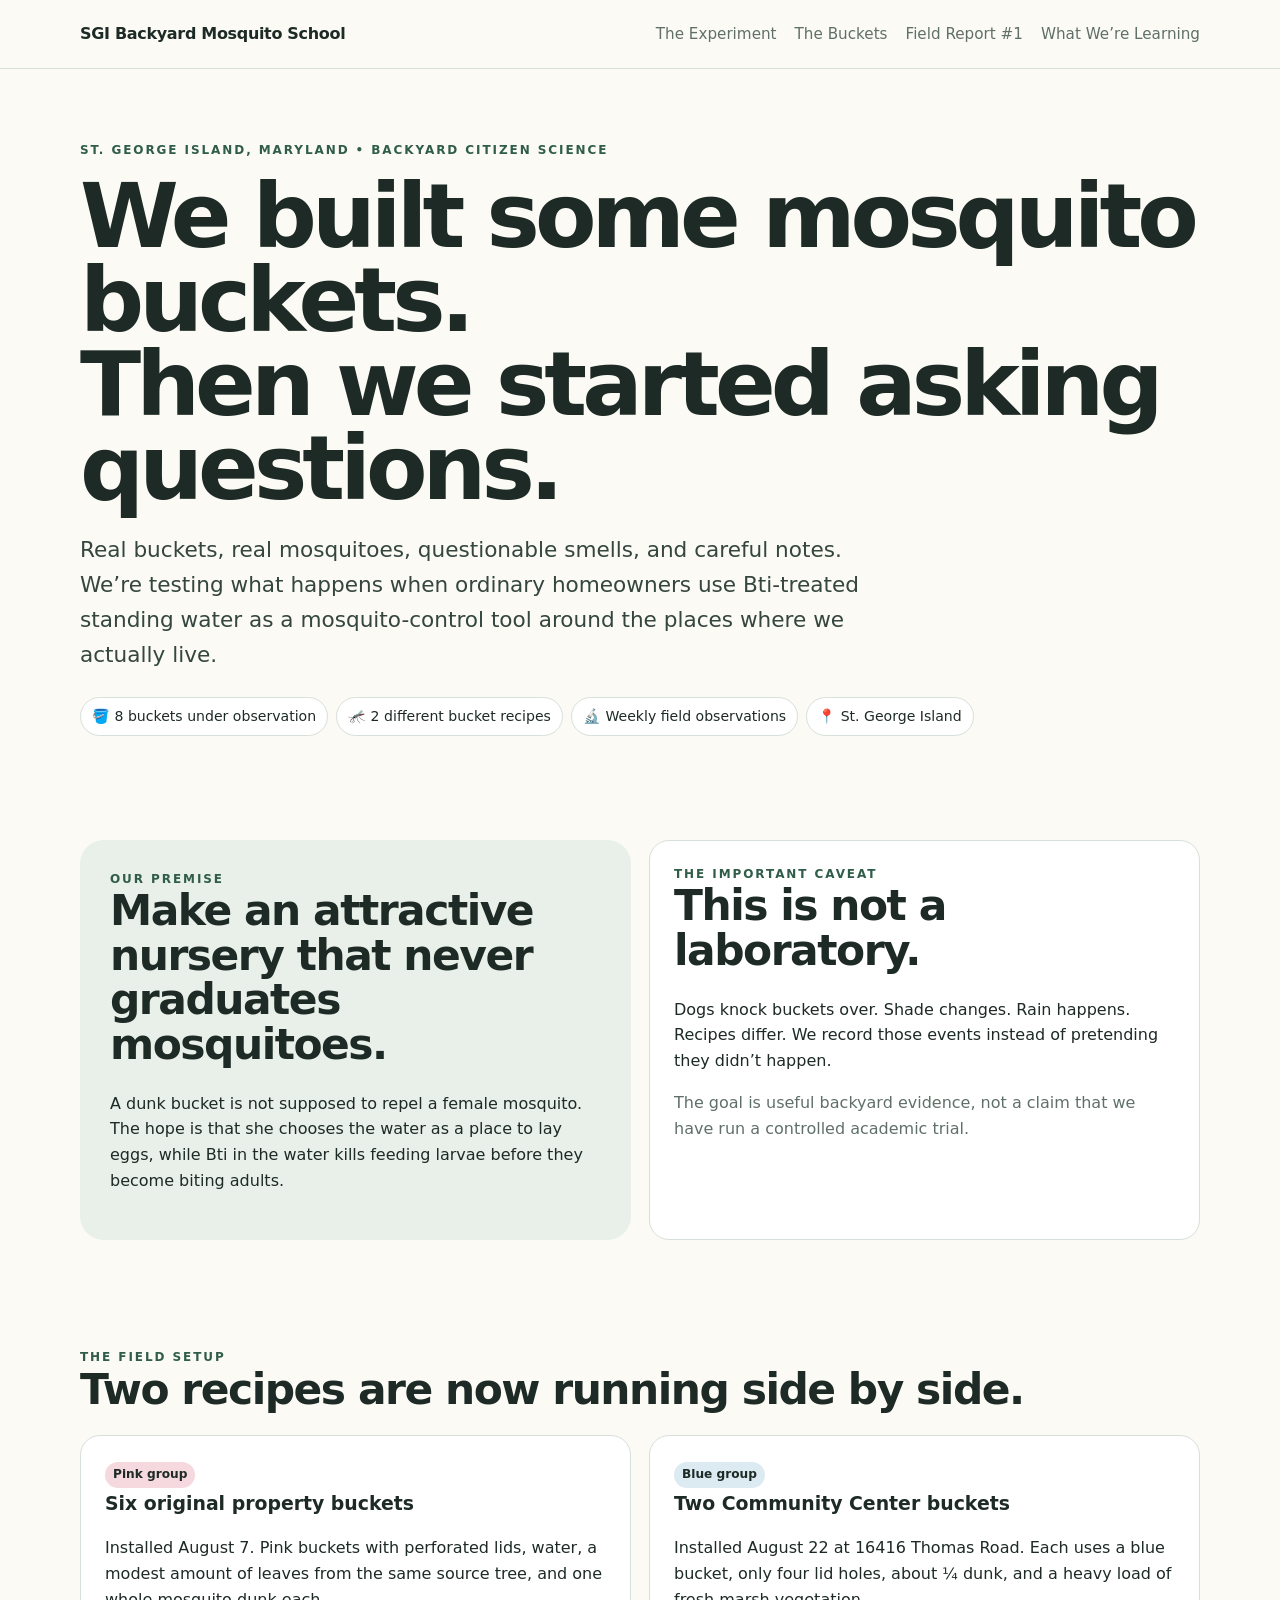
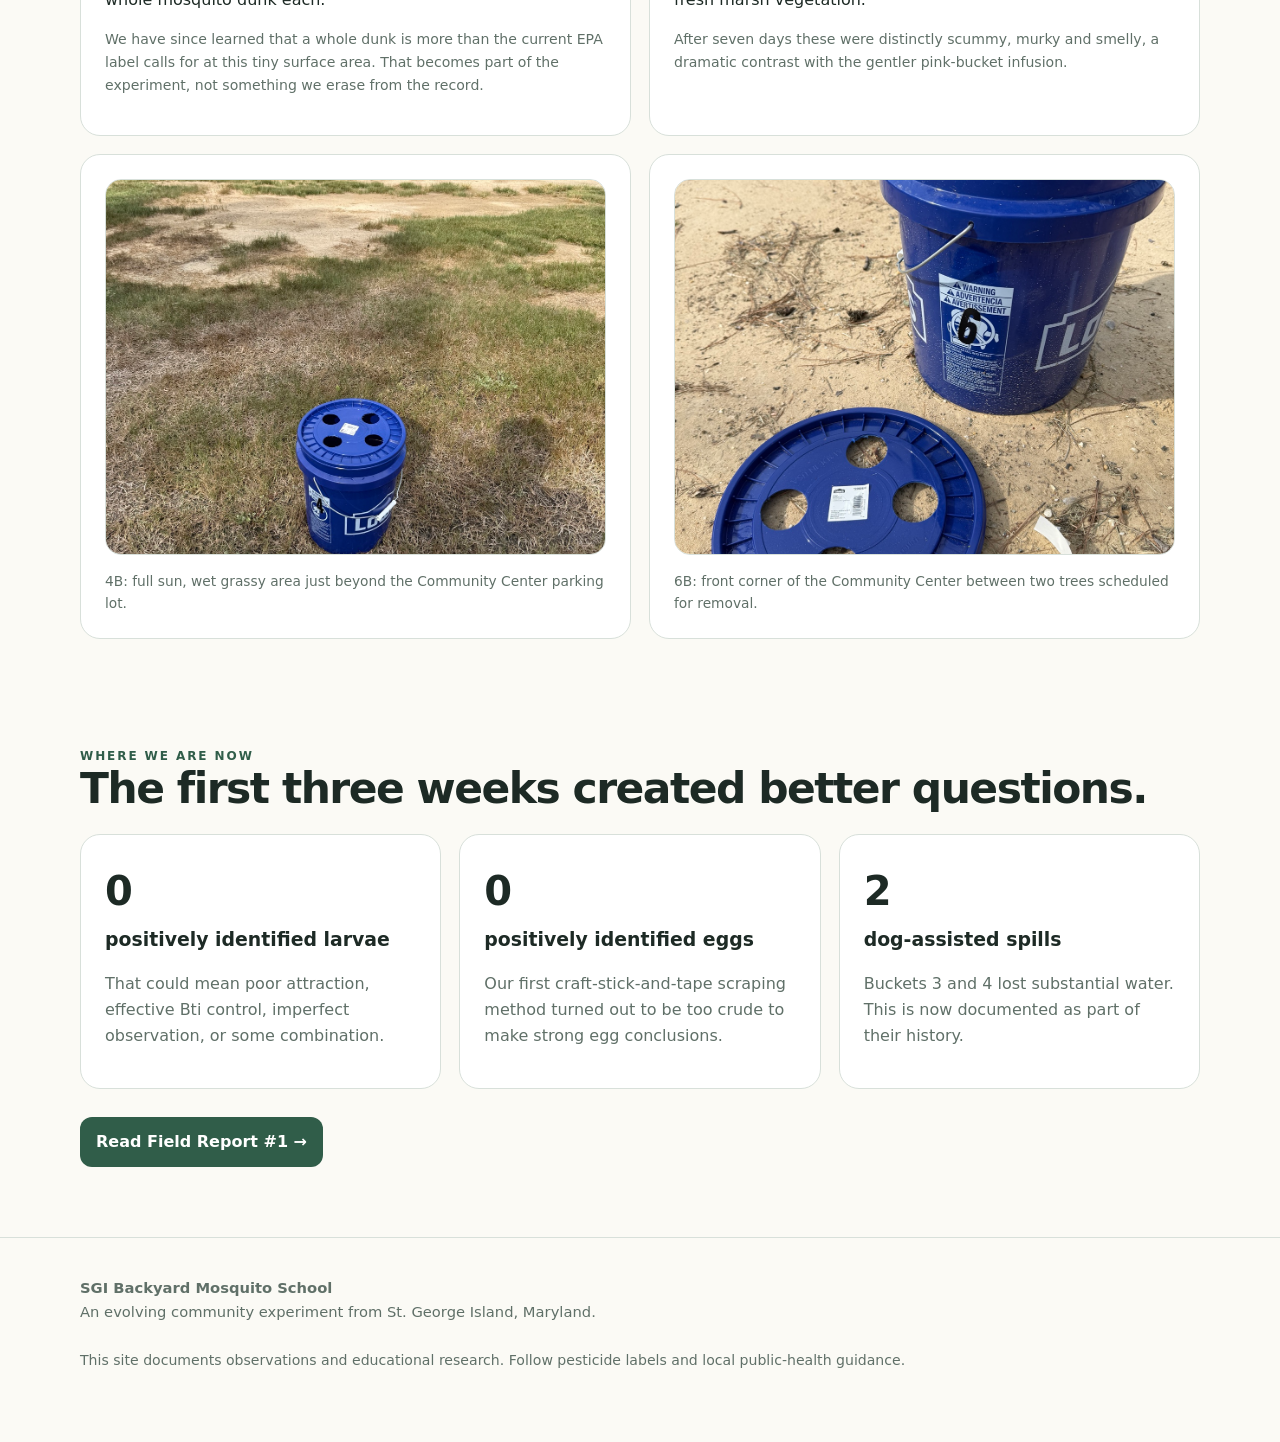
==== index.html @ 1d0ce076 "Add files via upload" ====
<!doctype html>
<html lang="en">
<head>
  <meta charset="utf-8">
  <meta name="viewport" content="width=device-width,initial-scale=1">
  <title>SGI Backyard Mosquito School</title>
  <meta name="description" content="A St. George Island backyard experiment in mosquito control, Bti dunk buckets, observation, and community science.">
  <link rel="stylesheet" href="styles.css">
</head>
<body>
<header>
  <div class="wrap">
    <nav>
      <a class="brand" href="index.html">SGI Backyard Mosquito School</a>
      <div class="navlinks">
        <a href="#experiment">The Experiment</a>
        <a href="#buckets">The Buckets</a>
        <a href="report-1.html">Field Report #1</a>
        <a href="#learning">What We’re Learning</a>
      </div>
    </nav>
  </div>
</header>

<main>
  <div class="wrap hero">
    <div class="kicker">St. George Island, Maryland • Backyard citizen science</div>
    <h1>We built some mosquito buckets.<br>Then we started asking questions.</h1>
    <p class="lead">Real buckets, real mosquitoes, questionable smells, and careful notes. We’re testing what happens when ordinary homeowners use Bti-treated standing water as a mosquito-control tool around the places where we actually live.</p>
    <div class="pillrow">
      <span class="pill">🪣 8 buckets under observation</span>
      <span class="pill">🦟 2 different bucket recipes</span>
      <span class="pill">🔬 Weekly field observations</span>
      <span class="pill">📍 St. George Island</span>
    </div>
  </div>

  <section id="experiment">
    <div class="wrap">
      <div class="grid">
        <div class="half callout">
          <div class="kicker">Our premise</div>
          <h2>Make an attractive nursery that never graduates mosquitoes.</h2>
          <p>A dunk bucket is not supposed to repel a female mosquito. The hope is that she chooses the water as a place to lay eggs, while Bti in the water kills feeding larvae before they become biting adults.</p>
        </div>
        <div class="half card">
          <div class="kicker">The important caveat</div>
          <h2>This is not a laboratory.</h2>
          <p>Dogs knock buckets over. Shade changes. Rain happens. Recipes differ. We record those events instead of pretending they didn’t happen.</p>
          <p class="muted">The goal is useful backyard evidence, not a claim that we have run a controlled academic trial.</p>
        </div>
      </div>
    </div>
  </section>

  <section id="buckets">
    <div class="wrap">
      <div class="kicker">The field setup</div>
      <h2>Two recipes are now running side by side.</h2>
      <div class="grid">
        <div class="half card">
          <span class="badge pink">Pink group</span>
          <h3>Six original property buckets</h3>
          <p>Installed August 7. Pink buckets with perforated lids, water, a modest amount of leaves from the same source tree, and one whole mosquito dunk each.</p>
          <p class="small muted">We have since learned that a whole dunk is more than the current EPA label calls for at this tiny surface area. That becomes part of the experiment, not something we erase from the record.</p>
        </div>
        <div class="half card">
          <span class="badge blue">Blue group</span>
          <h3>Two Community Center buckets</h3>
          <p>Installed August 22 at 16416 Thomas Road. Each uses a blue bucket, only four lid holes, about ¼ dunk, and a heavy load of fresh marsh vegetation.</p>
          <p class="small muted">After seven days these were distinctly scummy, murky and smelly, a dramatic contrast with the gentler pink-bucket infusion.</p>
        </div>
      </div>

      <div class="grid" style="margin-top:18px">
        <figure class="half card">
          <img class="photo" src="assets/bucket-4b.jpg" alt="Blue mosquito dunk bucket 4B in full sun near the SGI Community Center">
          <figcaption>4B: full sun, wet grassy area just beyond the Community Center parking lot.</figcaption>
        </figure>
        <figure class="half card">
          <img class="photo" src="assets/bucket-6b.jpg" alt="Blue mosquito dunk bucket 6B by the SGI Community Center">
          <figcaption>6B: front corner of the Community Center between two trees scheduled for removal.</figcaption>
        </figure>
      </div>
    </div>
  </section>

  <section id="learning">
    <div class="wrap">
      <div class="kicker">Where we are now</div>
      <h2>The first three weeks created better questions.</h2>
      <div class="grid">
        <div class="third card"><div class="big-number">0</div><h3>positively identified larvae</h3><p class="muted">That could mean poor attraction, effective Bti control, imperfect observation, or some combination.</p></div>
        <div class="third card"><div class="big-number">0</div><h3>positively identified eggs</h3><p class="muted">Our first craft-stick-and-tape scraping method turned out to be too crude to make strong egg conclusions.</p></div>
        <div class="third card"><div class="big-number">2</div><h3>dog-assisted spills</h3><p class="muted">Buckets 3 and 4 lost substantial water. This is now documented as part of their history.</p></div>
      </div>
      <p><a class="button" href="report-1.html">Read Field Report #1 →</a></p>
    </div>
  </section>
</main>

<footer>
  <div class="wrap">
    <strong>SGI Backyard Mosquito School</strong><br>
    An evolving community experiment from St. George Island, Maryland.<br><br>
    <span class="small">This site documents observations and educational research. Follow pesticide labels and local public-health guidance.</span>
  </div>
</footer>
</body>
</html>
---- styles.css ----
:root{
  --ink:#1d2a25;
  --muted:#607068;
  --paper:#fbfaf5;
  --card:#ffffff;
  --green:#305d49;
  --soft:#e9efe9;
  --line:#d8e0da;
  --pink:#f6d9df;
  --blue:#dceaf2;
  --sun:#f5e8ae;
}
*{box-sizing:border-box}
html{scroll-behavior:smooth}
body{
  margin:0;
  font-family:ui-sans-serif,system-ui,-apple-system,BlinkMacSystemFont,"Segoe UI",sans-serif;
  color:var(--ink);
  background:var(--paper);
  line-height:1.62;
}
a{color:var(--green)}
.wrap{width:min(1120px,calc(100% - 36px));margin:auto}
header{
  border-bottom:1px solid var(--line);
  background:rgba(251,250,245,.95);
  position:sticky;top:0;z-index:5;
  backdrop-filter:blur(8px);
}
nav{display:flex;align-items:center;justify-content:space-between;min-height:68px;gap:20px}
.brand{font-weight:850;letter-spacing:-.02em;text-decoration:none;color:var(--ink)}
.navlinks{display:flex;gap:18px;flex-wrap:wrap;font-size:.95rem}
.navlinks a{text-decoration:none;color:var(--muted)}
.hero{padding:72px 0 50px}
.kicker{text-transform:uppercase;letter-spacing:.16em;font-size:.75rem;font-weight:800;color:var(--green)}
h1{font-size:clamp(2.6rem,7vw,5.8rem);line-height:.94;letter-spacing:-.055em;margin:.15em 0 .25em}
h2{font-size:clamp(1.7rem,4vw,2.65rem);line-height:1.05;letter-spacing:-.035em;margin:0 0 .55em}
h3{font-size:1.18rem;margin:0 0 .35em}
.lead{font-size:clamp(1.05rem,2.2vw,1.35rem);max-width:780px;color:#34463e}
.tagline{font-weight:750}
.pillrow{display:flex;gap:8px;flex-wrap:wrap;margin-top:24px}
.pill{border:1px solid var(--line);border-radius:999px;padding:7px 11px;background:#fff;font-size:.88rem}
section{padding:54px 0}
.grid{display:grid;grid-template-columns:repeat(12,1fr);gap:18px}
.card{background:var(--card);border:1px solid var(--line);border-radius:20px;padding:24px}
.third{grid-column:span 4}.half{grid-column:span 6}.full{grid-column:1/-1}
.big-number{font-size:2.5rem;font-weight:900;letter-spacing:-.05em}
.muted{color:var(--muted)}
.callout{background:var(--soft);border-radius:24px;padding:30px}
.photo{
  width:100%;aspect-ratio:4/3;object-fit:cover;border-radius:16px;border:1px solid var(--line);
}
.photo.tall{aspect-ratio:3/4}
figure{margin:0}
figcaption{font-size:.86rem;color:var(--muted);margin-top:7px}
table{width:100%;border-collapse:collapse;background:#fff;border-radius:16px;overflow:hidden}
th,td{padding:12px 13px;border-bottom:1px solid var(--line);text-align:left;vertical-align:top}
th{font-size:.78rem;text-transform:uppercase;letter-spacing:.08em;background:#f0f4f0}
tr:last-child td{border-bottom:0}
.badge{display:inline-block;border-radius:999px;padding:3px 8px;font-size:.76rem;font-weight:750}
.pink{background:var(--pink)} .blue{background:var(--blue)} .sun{background:var(--sun)}
.note{border-left:4px solid var(--green);padding:2px 0 2px 16px}
.report-head{padding:60px 0 30px}
.report-meta{color:var(--muted);font-weight:650}
.report-body{max-width:900px}
.report-body p{font-size:1.05rem}
footer{border-top:1px solid var(--line);padding:38px 0 70px;color:var(--muted);font-size:.92rem}
.button{
  display:inline-block;background:var(--green);color:#fff;text-decoration:none;font-weight:800;
  padding:12px 16px;border-radius:12px;margin-top:12px;
}
.small{font-size:.88rem}
@media(max-width:760px){
  .third,.half{grid-column:1/-1}
  .navlinks{display:none}
  .hero{padding-top:46px}
  th,td{font-size:.86rem;padding:9px 8px}
}
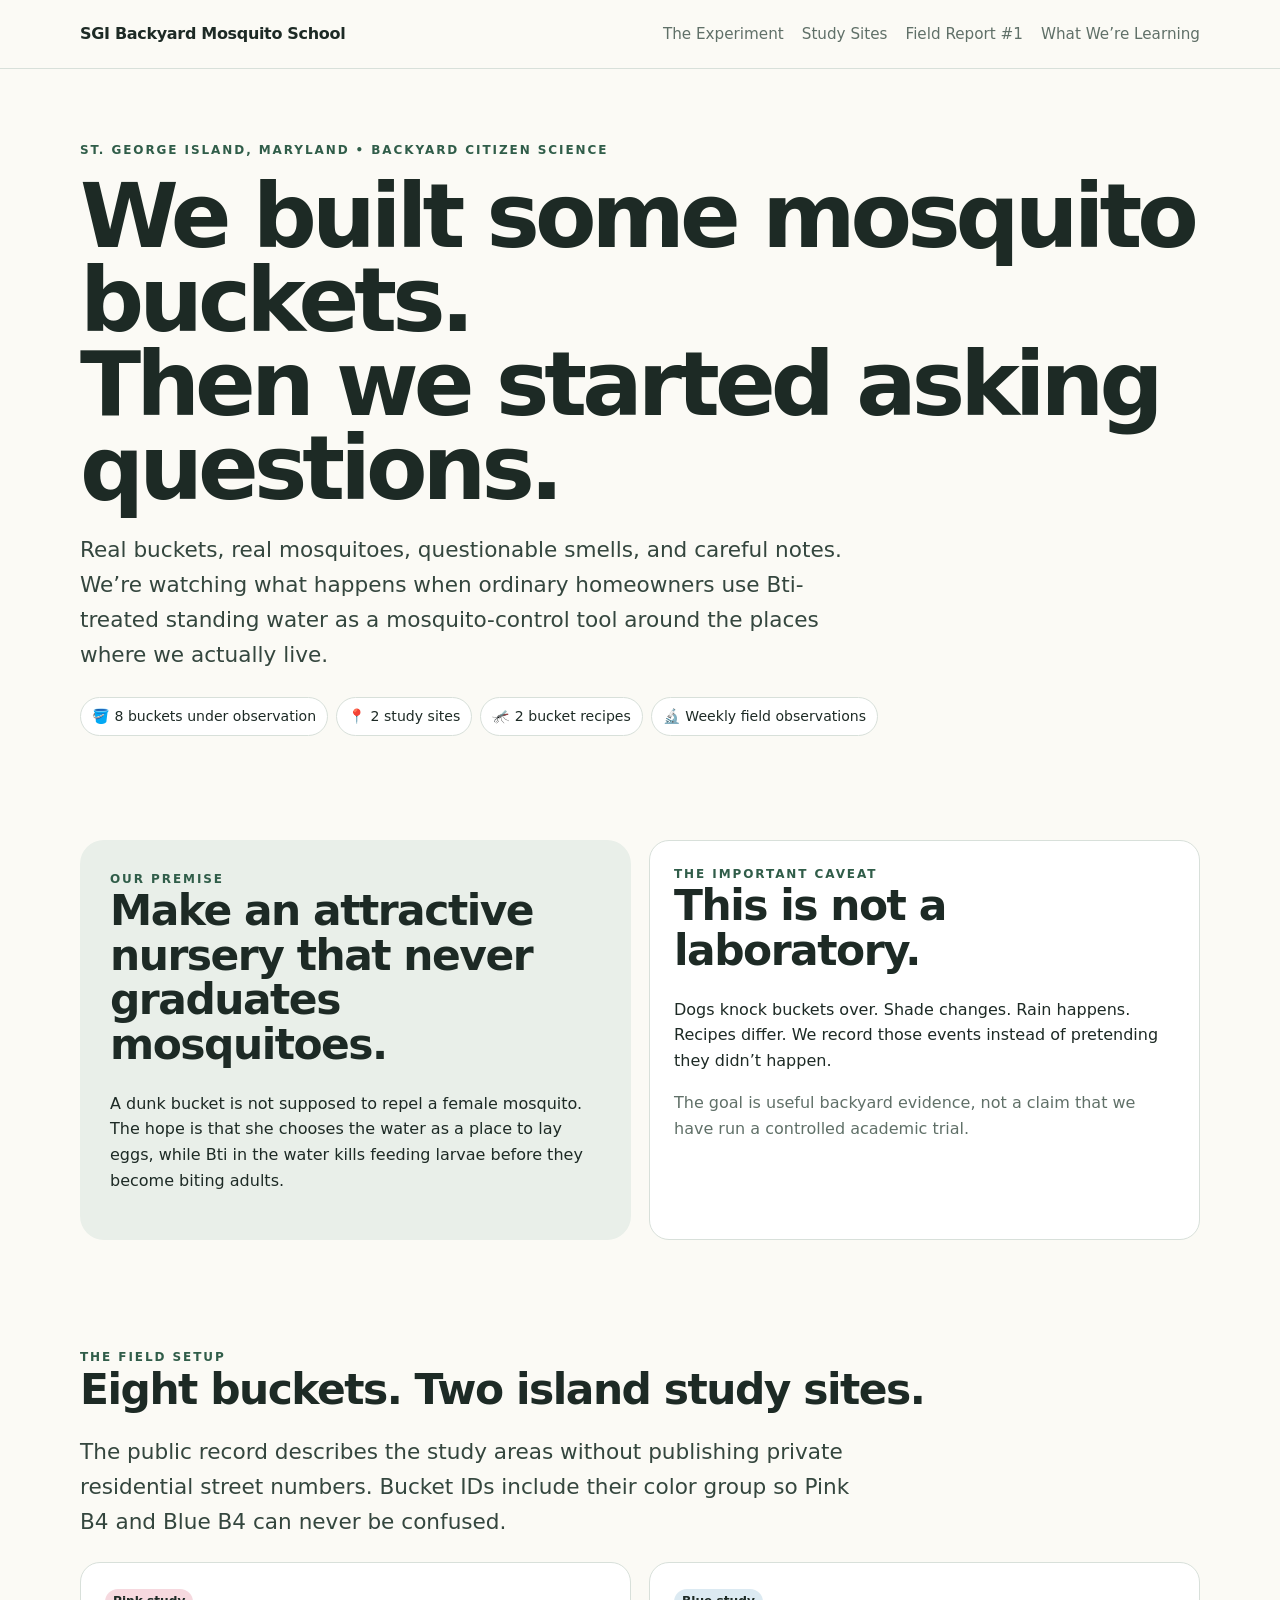
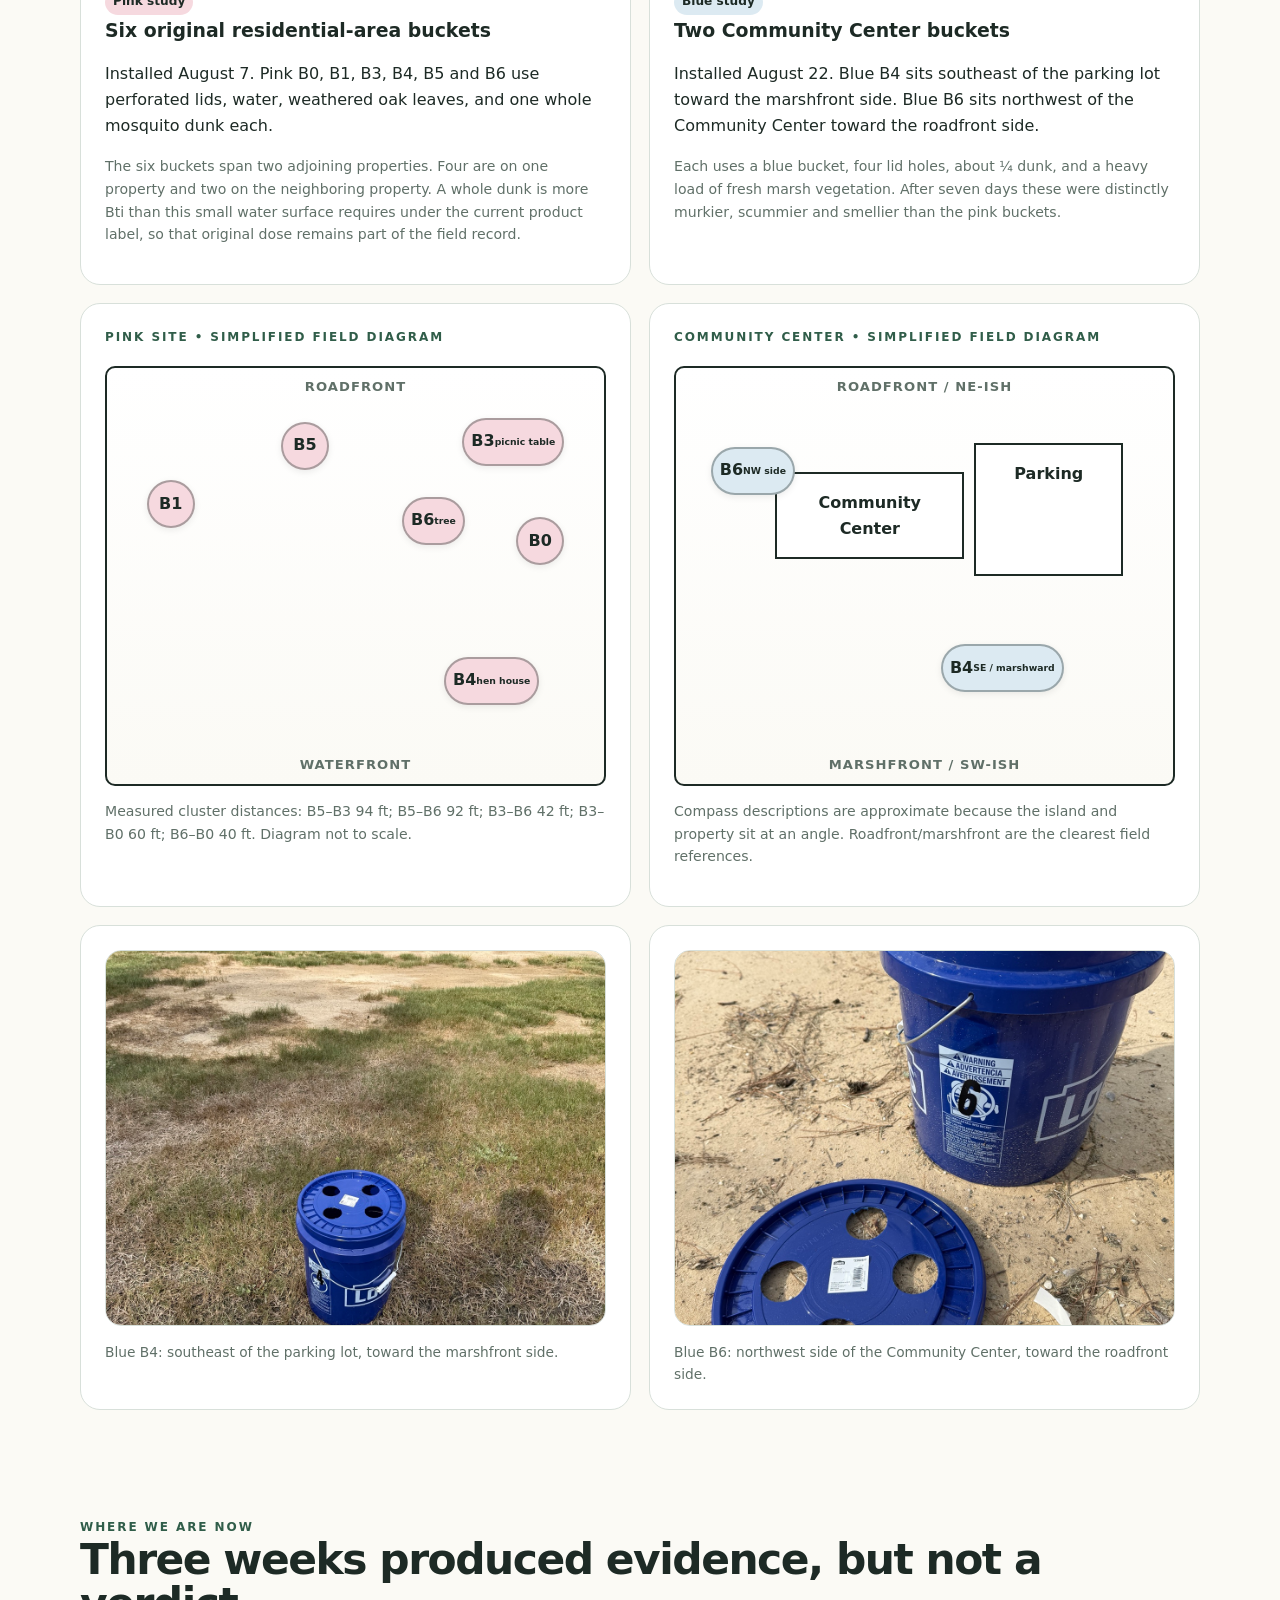
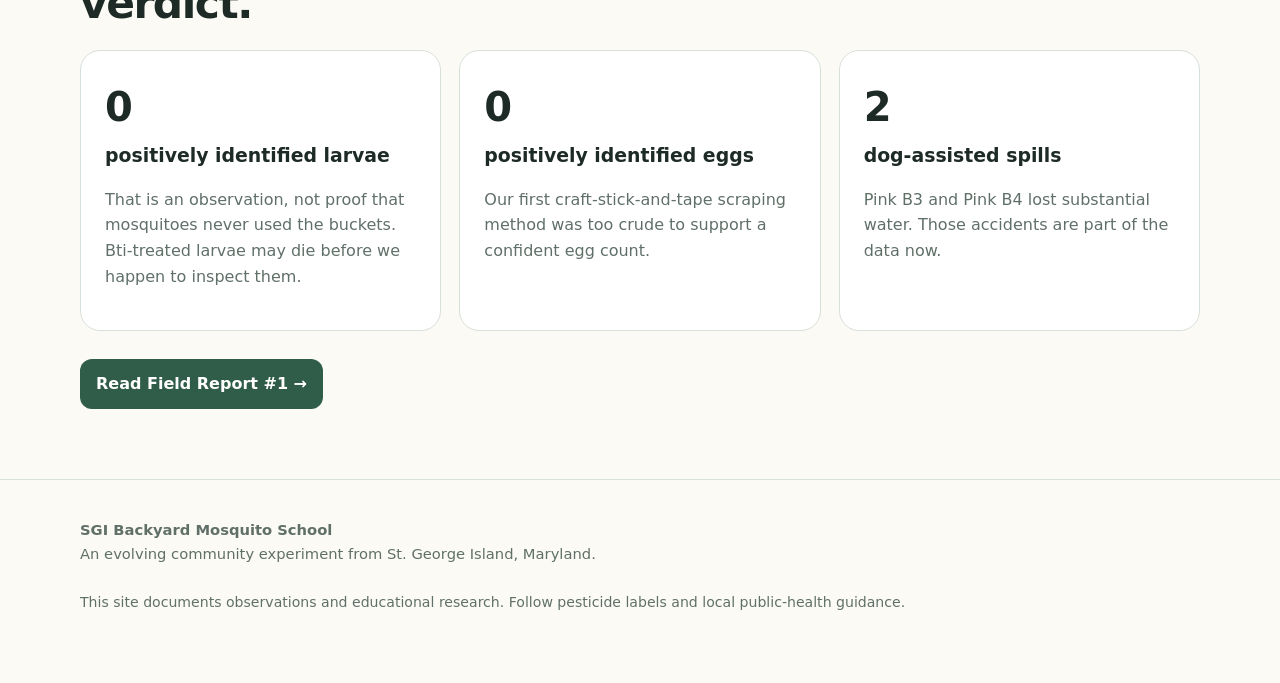
==== commit 461120d0: "Add files via upload" ====
--- a/index.html
+++ b/index.html
@@ -14,7 +14,7 @@
       <a class="brand" href="index.html">SGI Backyard Mosquito School</a>
       <div class="navlinks">
         <a href="#experiment">The Experiment</a>
-        <a href="#buckets">The Buckets</a>
+        <a href="#sites">Study Sites</a>
         <a href="report-1.html">Field Report #1</a>
         <a href="#learning">What We’re Learning</a>
       </div>
@@ -26,12 +26,12 @@
   <div class="wrap hero">
     <div class="kicker">St. George Island, Maryland • Backyard citizen science</div>
     <h1>We built some mosquito buckets.<br>Then we started asking questions.</h1>
-    <p class="lead">Real buckets, real mosquitoes, questionable smells, and careful notes. We’re testing what happens when ordinary homeowners use Bti-treated standing water as a mosquito-control tool around the places where we actually live.</p>
+    <p class="lead">Real buckets, real mosquitoes, questionable smells, and careful notes. We’re watching what happens when ordinary homeowners use Bti-treated standing water as a mosquito-control tool around the places where we actually live.</p>
     <div class="pillrow">
       <span class="pill">🪣 8 buckets under observation</span>
-      <span class="pill">🦟 2 different bucket recipes</span>
+      <span class="pill">📍 2 study sites</span>
+      <span class="pill">🦟 2 bucket recipes</span>
       <span class="pill">🔬 Weekly field observations</span>
-      <span class="pill">📍 St. George Island</span>
     </div>
   </div>
 
@@ -53,33 +53,65 @@
     </div>
   </section>
 
-  <section id="buckets">
+  <section id="sites">
     <div class="wrap">
       <div class="kicker">The field setup</div>
-      <h2>Two recipes are now running side by side.</h2>
+      <h2>Eight buckets. Two island study sites.</h2>
+      <p class="lead">The public record describes the study areas without publishing private residential street numbers. Bucket IDs include their color group so Pink B4 and Blue B4 can never be confused.</p>
+
       <div class="grid">
         <div class="half card">
-          <span class="badge pink">Pink group</span>
-          <h3>Six original property buckets</h3>
-          <p>Installed August 7. Pink buckets with perforated lids, water, a modest amount of leaves from the same source tree, and one whole mosquito dunk each.</p>
-          <p class="small muted">We have since learned that a whole dunk is more than the current EPA label calls for at this tiny surface area. That becomes part of the experiment, not something we erase from the record.</p>
+          <span class="badge pink">Pink study</span>
+          <h3>Six original residential-area buckets</h3>
+          <p>Installed August 7. Pink B0, B1, B3, B4, B5 and B6 use perforated lids, water, weathered oak leaves, and one whole mosquito dunk each.</p>
+          <p class="small muted">The six buckets span two adjoining properties. Four are on one property and two on the neighboring property. A whole dunk is more Bti than this small water surface requires under the current product label, so that original dose remains part of the field record.</p>
         </div>
         <div class="half card">
-          <span class="badge blue">Blue group</span>
+          <span class="badge blue">Blue study</span>
           <h3>Two Community Center buckets</h3>
-          <p>Installed August 22 at 16416 Thomas Road. Each uses a blue bucket, only four lid holes, about ¼ dunk, and a heavy load of fresh marsh vegetation.</p>
-          <p class="small muted">After seven days these were distinctly scummy, murky and smelly, a dramatic contrast with the gentler pink-bucket infusion.</p>
+          <p>Installed August 22. Blue B4 sits southeast of the parking lot toward the marshfront side. Blue B6 sits northwest of the Community Center toward the roadfront side.</p>
+          <p class="small muted">Each uses a blue bucket, four lid holes, about ¼ dunk, and a heavy load of fresh marsh vegetation. After seven days these were distinctly murkier, scummier and smellier than the pink buckets.</p>
+        </div>
+      </div>
+
+      <div class="grid site-grid">
+        <div class="half card site-map">
+          <div class="kicker">Pink site • simplified field diagram</div>
+          <div class="diagram">
+            <div class="edge top">Roadfront</div>
+            <span class="dot pinkdot p5">B5</span>
+            <span class="dot pinkdot p3">B3<br><small>picnic table</small></span>
+            <span class="dot pinkdot p6">B6<br><small>tree</small></span>
+            <span class="dot pinkdot p0">B0</span>
+            <span class="dot pinkdot p1">B1</span>
+            <span class="dot pinkdot p4">B4<br><small>hen house</small></span>
+            <div class="edge bottom">Waterfront</div>
+          </div>
+          <p class="small muted">Measured cluster distances: B5–B3 94 ft; B5–B6 92 ft; B3–B6 42 ft; B3–B0 60 ft; B6–B0 40 ft. Diagram not to scale.</p>
+        </div>
+
+        <div class="half card site-map">
+          <div class="kicker">Community Center • simplified field diagram</div>
+          <div class="diagram blue-diagram">
+            <div class="edge top">Roadfront / NE-ish</div>
+            <div class="building community">Community Center</div>
+            <div class="building parking">Parking</div>
+            <span class="dot bluedot b6">B6<br><small>NW side</small></span>
+            <span class="dot bluedot b4">B4<br><small>SE / marshward</small></span>
+            <div class="edge bottom">Marshfront / SW-ish</div>
+          </div>
+          <p class="small muted">Compass descriptions are approximate because the island and property sit at an angle. Roadfront/marshfront are the clearest field references.</p>
         </div>
       </div>
 
       <div class="grid" style="margin-top:18px">
         <figure class="half card">
-          <img class="photo" src="assets/bucket-4b.jpg" alt="Blue mosquito dunk bucket 4B in full sun near the SGI Community Center">
-          <figcaption>4B: full sun, wet grassy area just beyond the Community Center parking lot.</figcaption>
+          <img class="photo" src="assets/bucket-4b.jpg" alt="Blue B4 near the SGI Community Center">
+          <figcaption>Blue B4: southeast of the parking lot, toward the marshfront side.</figcaption>
         </figure>
         <figure class="half card">
-          <img class="photo" src="assets/bucket-6b.jpg" alt="Blue mosquito dunk bucket 6B by the SGI Community Center">
-          <figcaption>6B: front corner of the Community Center between two trees scheduled for removal.</figcaption>
+          <img class="photo" src="assets/bucket-6b.jpg" alt="Blue B6 by the SGI Community Center">
+          <figcaption>Blue B6: northwest side of the Community Center, toward the roadfront side.</figcaption>
         </figure>
       </div>
     </div>
@@ -88,11 +120,11 @@
   <section id="learning">
     <div class="wrap">
       <div class="kicker">Where we are now</div>
-      <h2>The first three weeks created better questions.</h2>
+      <h2>Three weeks produced evidence, but not a verdict.</h2>
       <div class="grid">
-        <div class="third card"><div class="big-number">0</div><h3>positively identified larvae</h3><p class="muted">That could mean poor attraction, effective Bti control, imperfect observation, or some combination.</p></div>
-        <div class="third card"><div class="big-number">0</div><h3>positively identified eggs</h3><p class="muted">Our first craft-stick-and-tape scraping method turned out to be too crude to make strong egg conclusions.</p></div>
-        <div class="third card"><div class="big-number">2</div><h3>dog-assisted spills</h3><p class="muted">Buckets 3 and 4 lost substantial water. This is now documented as part of their history.</p></div>
+        <div class="third card"><div class="big-number">0</div><h3>positively identified larvae</h3><p class="muted">That is an observation, not proof that mosquitoes never used the buckets. Bti-treated larvae may die before we happen to inspect them.</p></div>
+        <div class="third card"><div class="big-number">0</div><h3>positively identified eggs</h3><p class="muted">Our first craft-stick-and-tape scraping method was too crude to support a confident egg count.</p></div>
+        <div class="third card"><div class="big-number">2</div><h3>dog-assisted spills</h3><p class="muted">Pink B3 and Pink B4 lost substantial water. Those accidents are part of the data now.</p></div>
       </div>
       <p><a class="button" href="report-1.html">Read Field Report #1 →</a></p>
     </div>
--- a/styles.css
+++ b/styles.css
@@ -77,3 +77,23 @@
   .hero{padding-top:46px}
   th,td{font-size:.86rem;padding:9px 8px}
 }
+
+.site-grid{margin-top:18px}
+.diagram{
+  position:relative;height:420px;margin-top:18px;border:2px solid var(--ink);
+  background:linear-gradient(#fff,#fbfaf5);border-radius:10px;overflow:hidden;
+}
+.edge{position:absolute;left:0;right:0;text-align:center;font-weight:850;color:var(--muted);font-size:.82rem;text-transform:uppercase;letter-spacing:.08em}
+.edge.top{top:8px}.edge.bottom{bottom:8px}
+.dot{
+  position:absolute;display:flex;align-items:center;justify-content:center;text-align:center;
+  min-width:48px;min-height:48px;padding:7px;border-radius:999px;font-weight:900;line-height:1.05;
+  border:2px solid rgba(29,42,37,.35);box-shadow:0 2px 7px rgba(0,0,0,.08);
+}
+.dot small{font-size:.58rem;font-weight:700}
+.pinkdot{background:var(--pink)}.bluedot{background:var(--blue)}
+.p1{left:8%;top:27%}.p5{left:35%;top:13%}.p3{right:8%;top:12%}.p6{right:28%;top:31%}.p0{right:8%;top:36%}.p4{right:13%;bottom:19%}
+.blue-diagram .building{position:absolute;border:2px solid var(--ink);background:#fff;padding:16px;text-align:center;font-weight:800}
+.community{left:20%;top:25%;width:38%}.parking{right:10%;top:18%;width:30%;height:32%}
+.b6{left:7%;top:19%}.b4{right:22%;bottom:22%}
+@media(max-width:760px){.diagram{height:360px}}
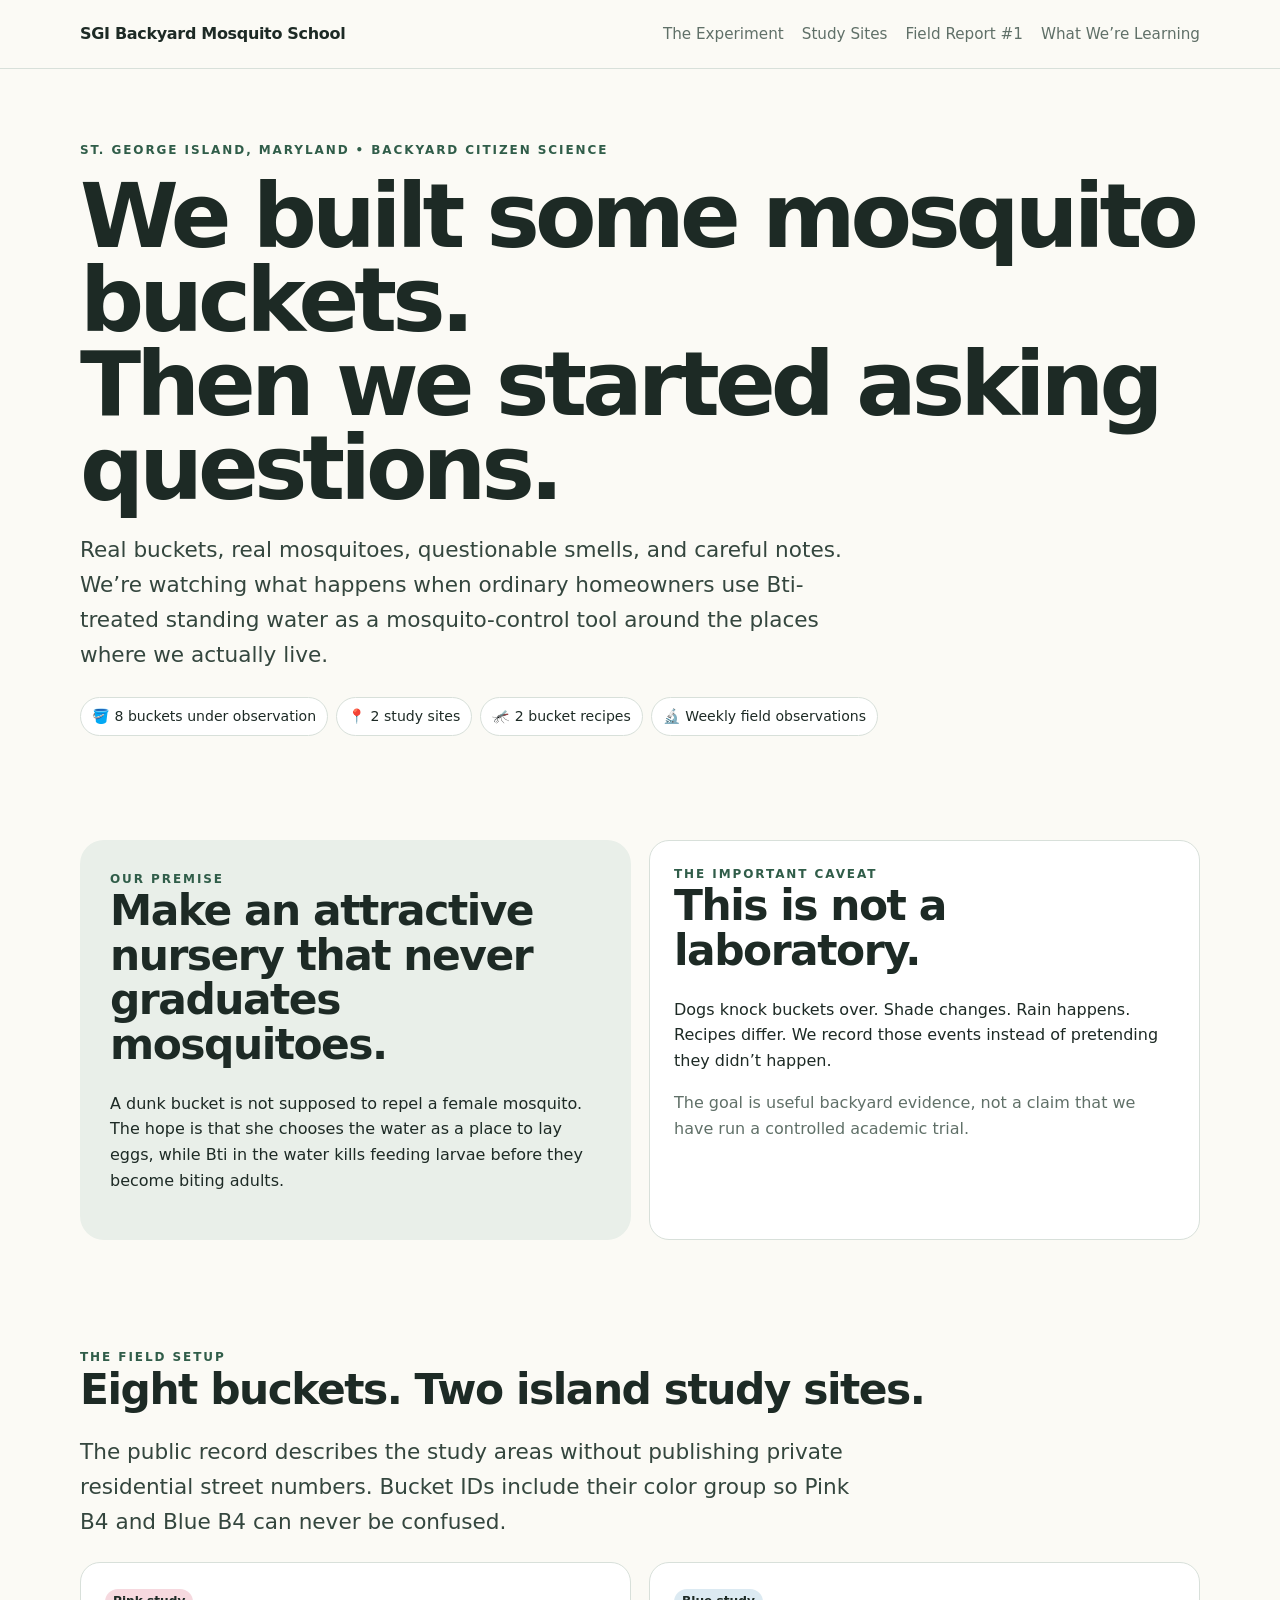
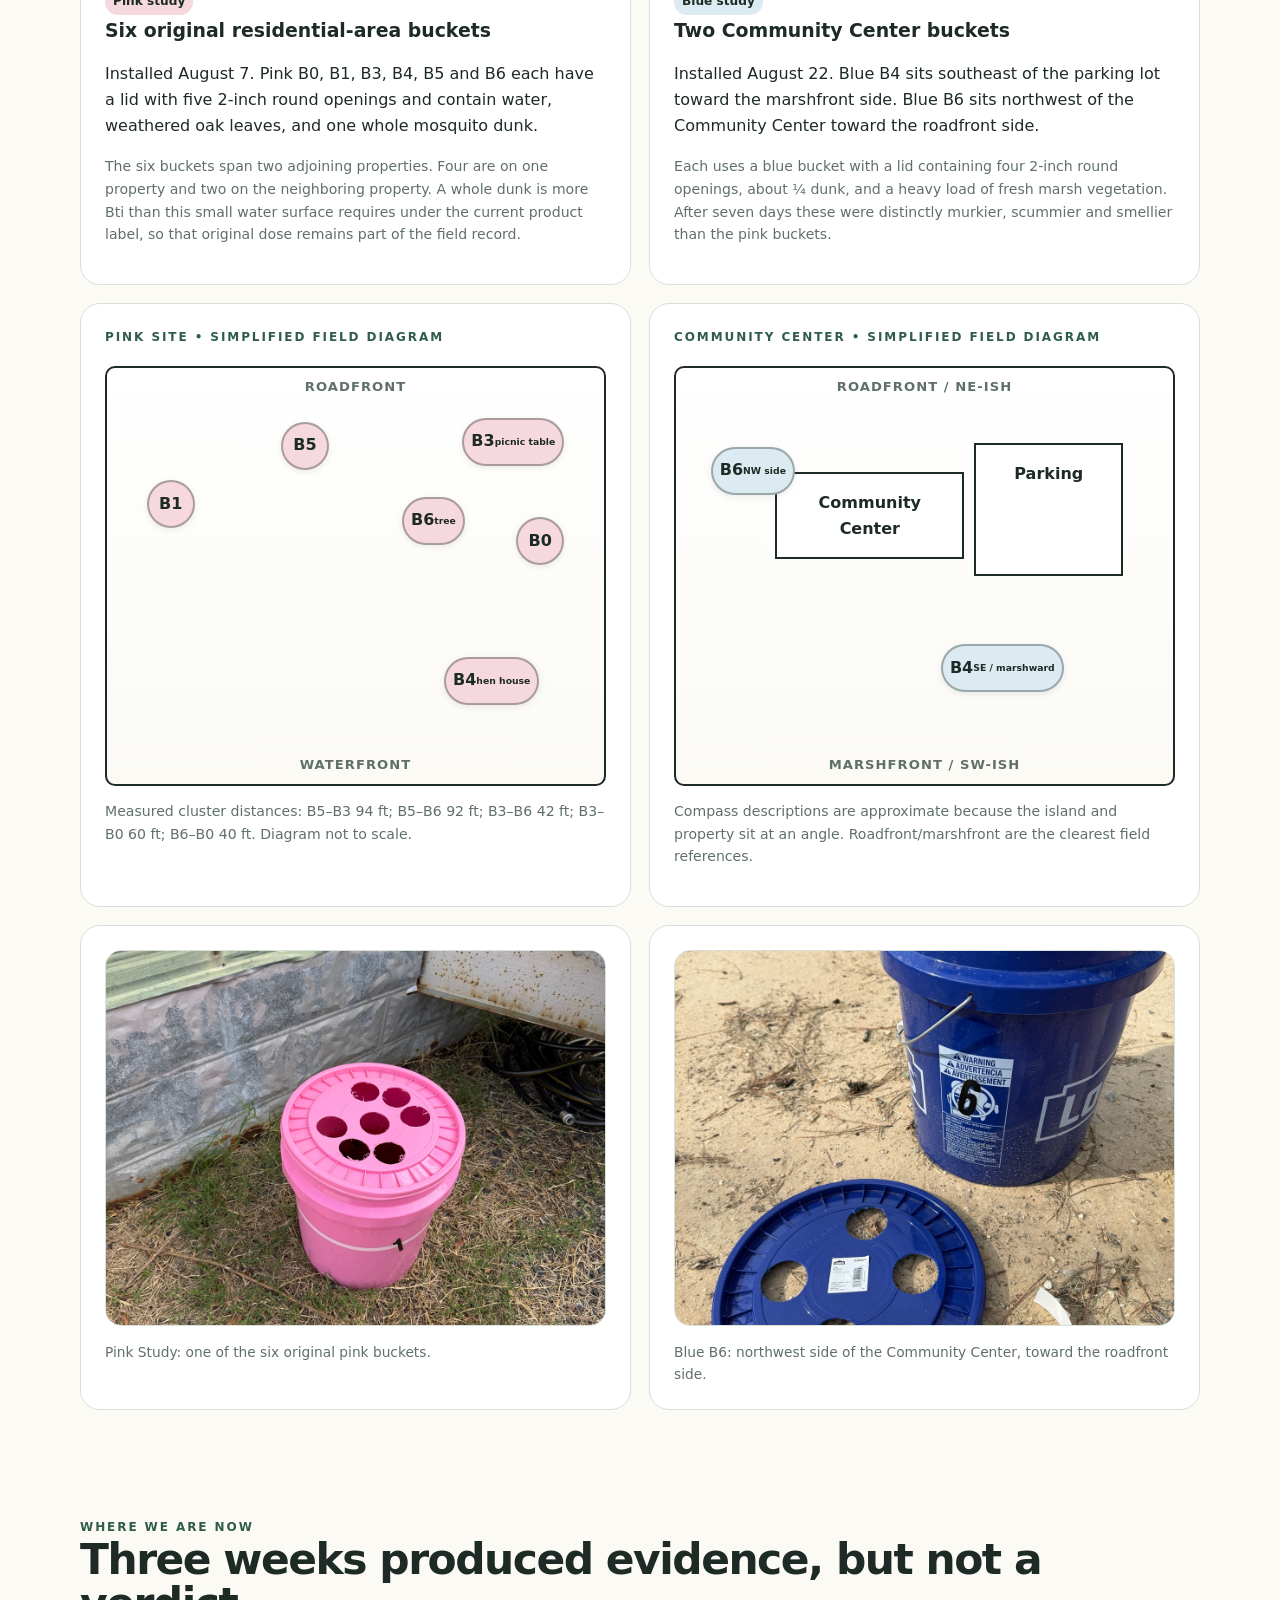
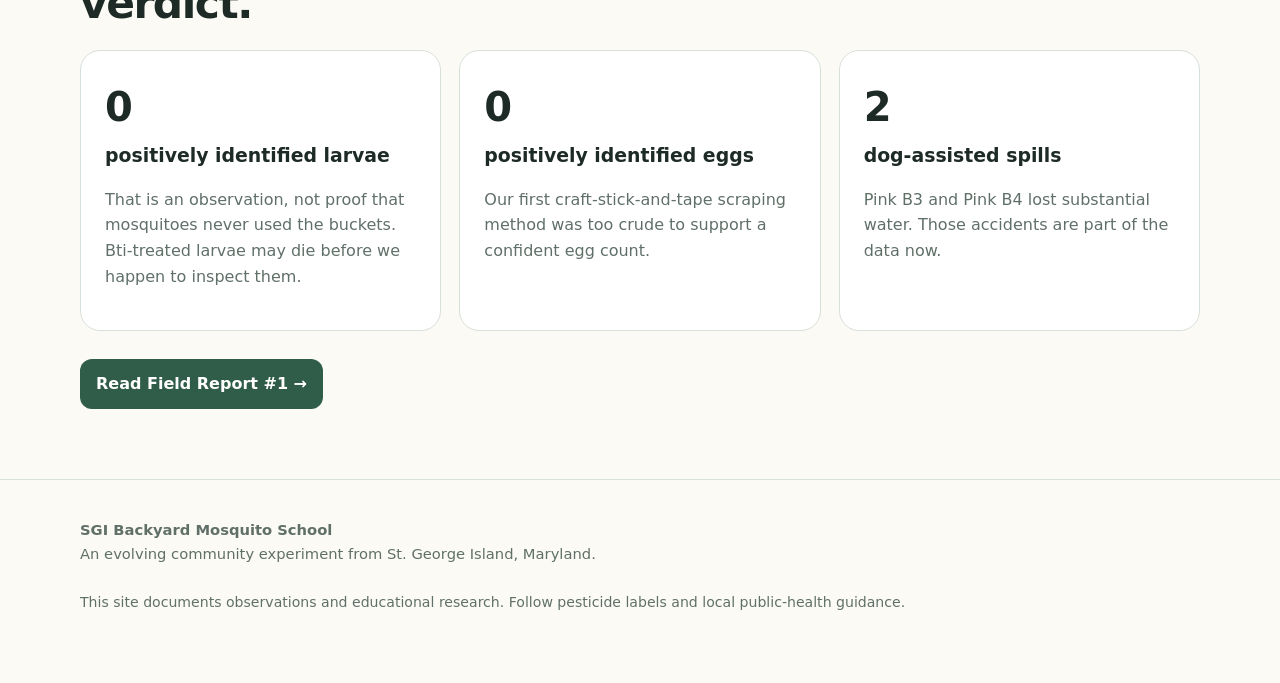
==== commit e0f17cee: "Add files via upload" ====
--- a/index.html
+++ b/index.html
@@ -63,14 +63,14 @@
         <div class="half card">
           <span class="badge pink">Pink study</span>
           <h3>Six original residential-area buckets</h3>
-          <p>Installed August 7. Pink B0, B1, B3, B4, B5 and B6 use perforated lids, water, weathered oak leaves, and one whole mosquito dunk each.</p>
+          <p>Installed August 7. Pink B0, B1, B3, B4, B5 and B6 each have a lid with five 2-inch round openings and contain water, weathered oak leaves, and one whole mosquito dunk.</p>
           <p class="small muted">The six buckets span two adjoining properties. Four are on one property and two on the neighboring property. A whole dunk is more Bti than this small water surface requires under the current product label, so that original dose remains part of the field record.</p>
         </div>
         <div class="half card">
           <span class="badge blue">Blue study</span>
           <h3>Two Community Center buckets</h3>
           <p>Installed August 22. Blue B4 sits southeast of the parking lot toward the marshfront side. Blue B6 sits northwest of the Community Center toward the roadfront side.</p>
-          <p class="small muted">Each uses a blue bucket, four lid holes, about ¼ dunk, and a heavy load of fresh marsh vegetation. After seven days these were distinctly murkier, scummier and smellier than the pink buckets.</p>
+          <p class="small muted">Each uses a blue bucket with a lid containing four 2-inch round openings, about ¼ dunk, and a heavy load of fresh marsh vegetation. After seven days these were distinctly murkier, scummier and smellier than the pink buckets.</p>
         </div>
       </div>
 
@@ -106,8 +106,8 @@
 
       <div class="grid" style="margin-top:18px">
         <figure class="half card">
-          <img class="photo" src="assets/bucket-4b.jpg" alt="Blue B4 near the SGI Community Center">
-          <figcaption>Blue B4: southeast of the parking lot, toward the marshfront side.</figcaption>
+          <img class="photo" src="assets/bucket-1-corrected.jpg" alt="Pink B1 at the residential study site">
+          <figcaption>Pink Study: one of the six original pink buckets.</figcaption>
         </figure>
         <figure class="half card">
           <img class="photo" src="assets/bucket-6b.jpg" alt="Blue B6 by the SGI Community Center">
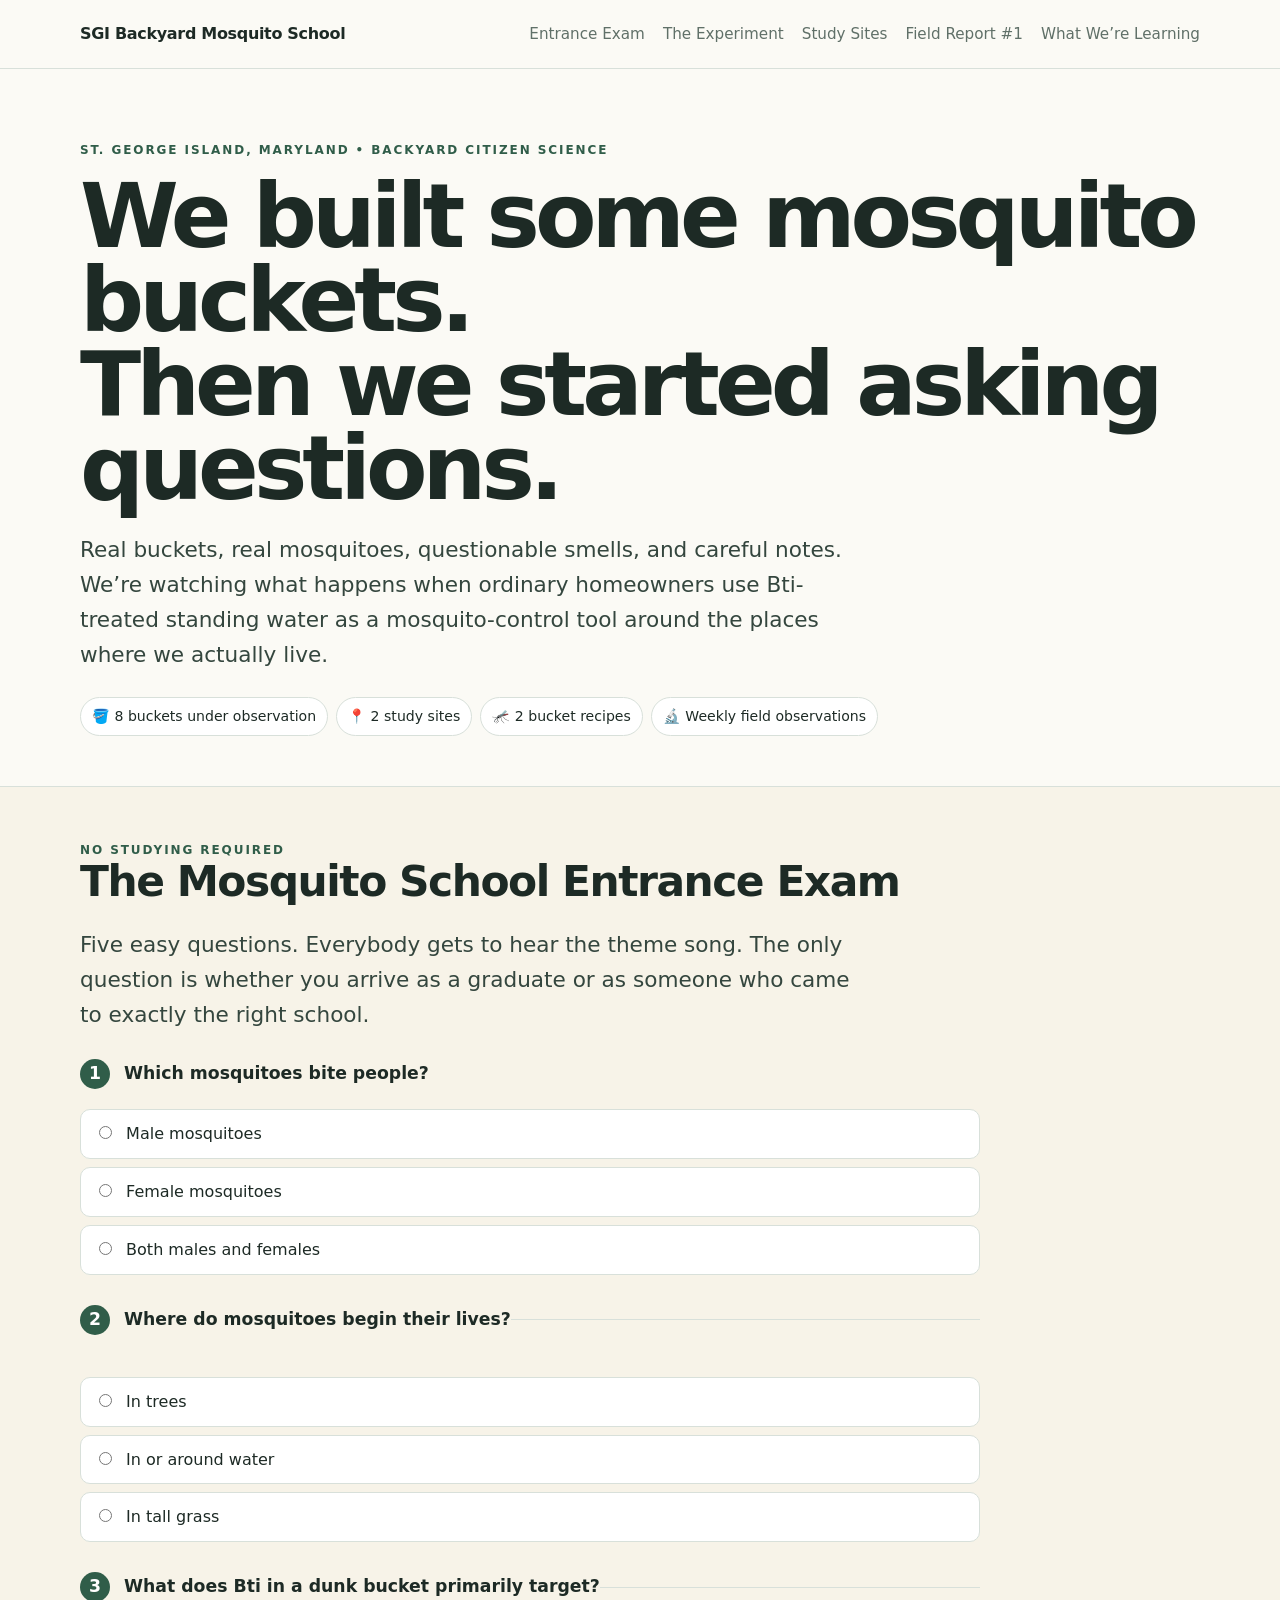
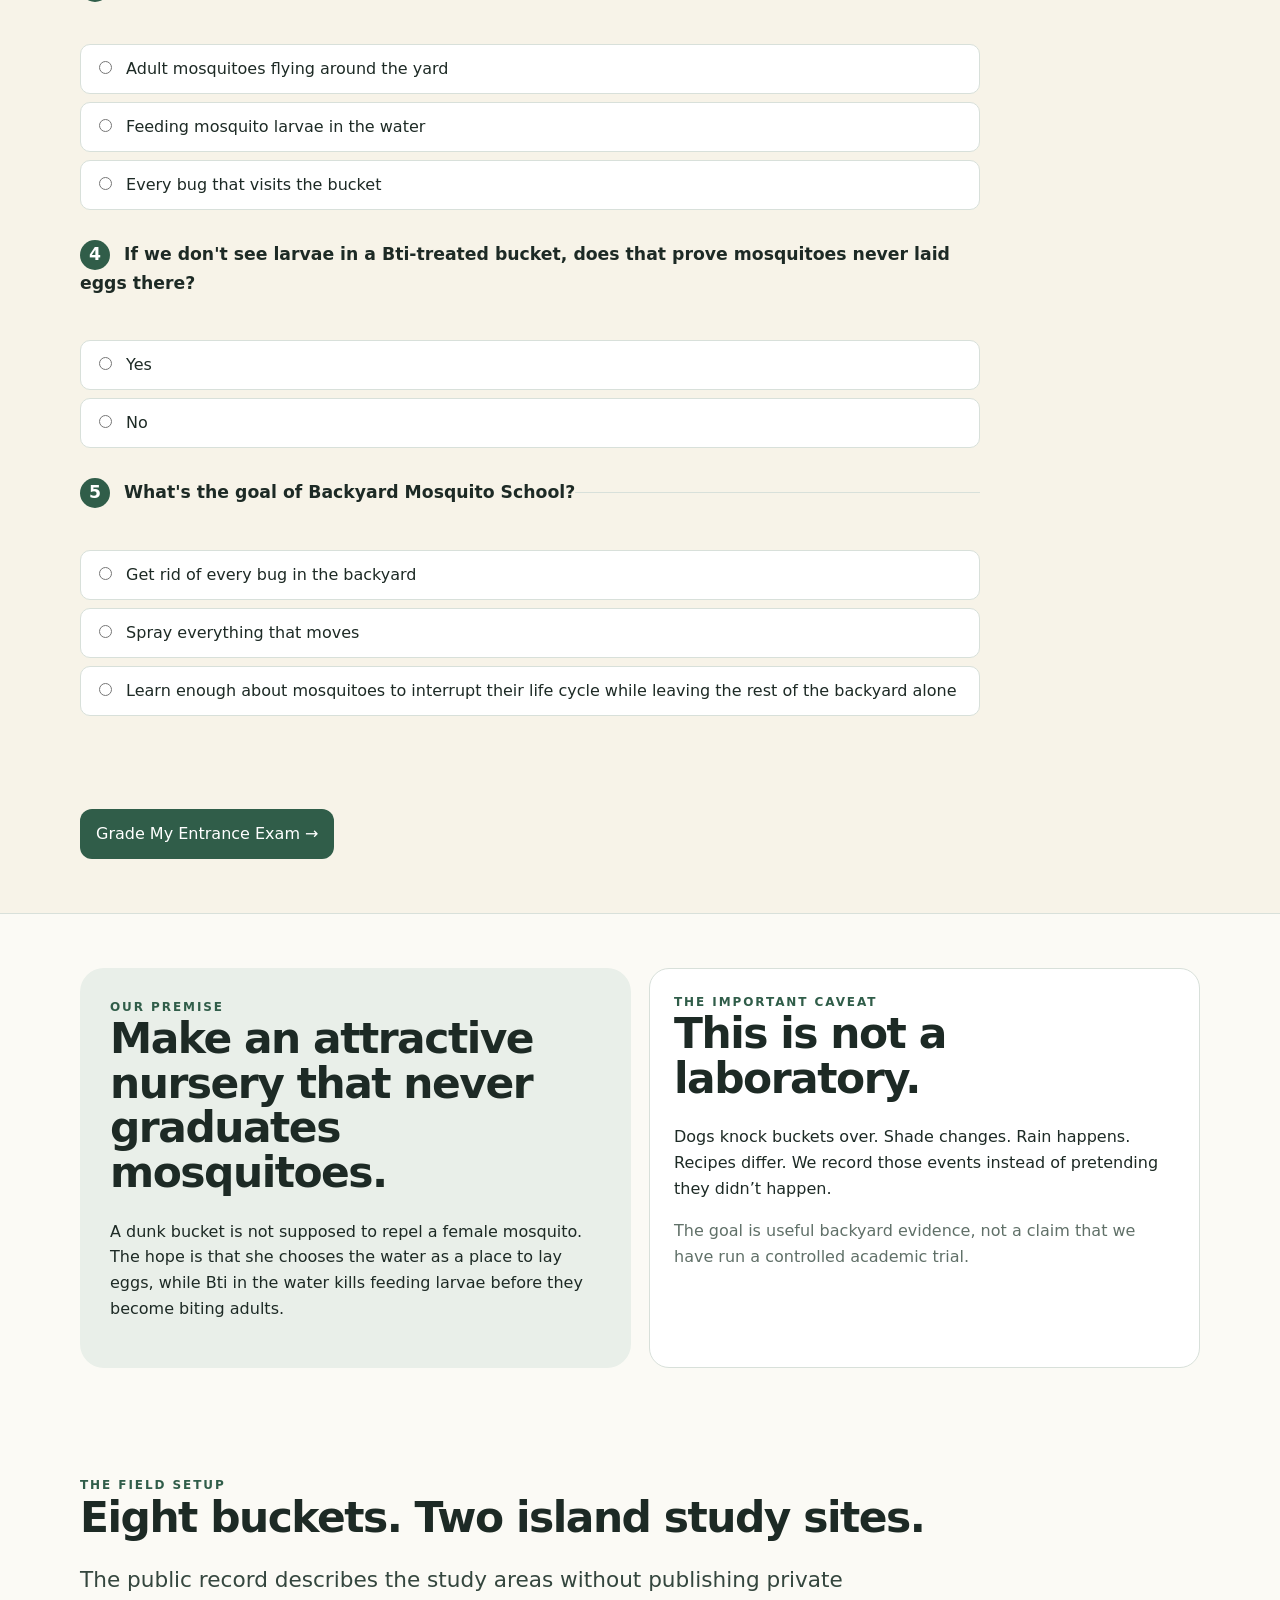
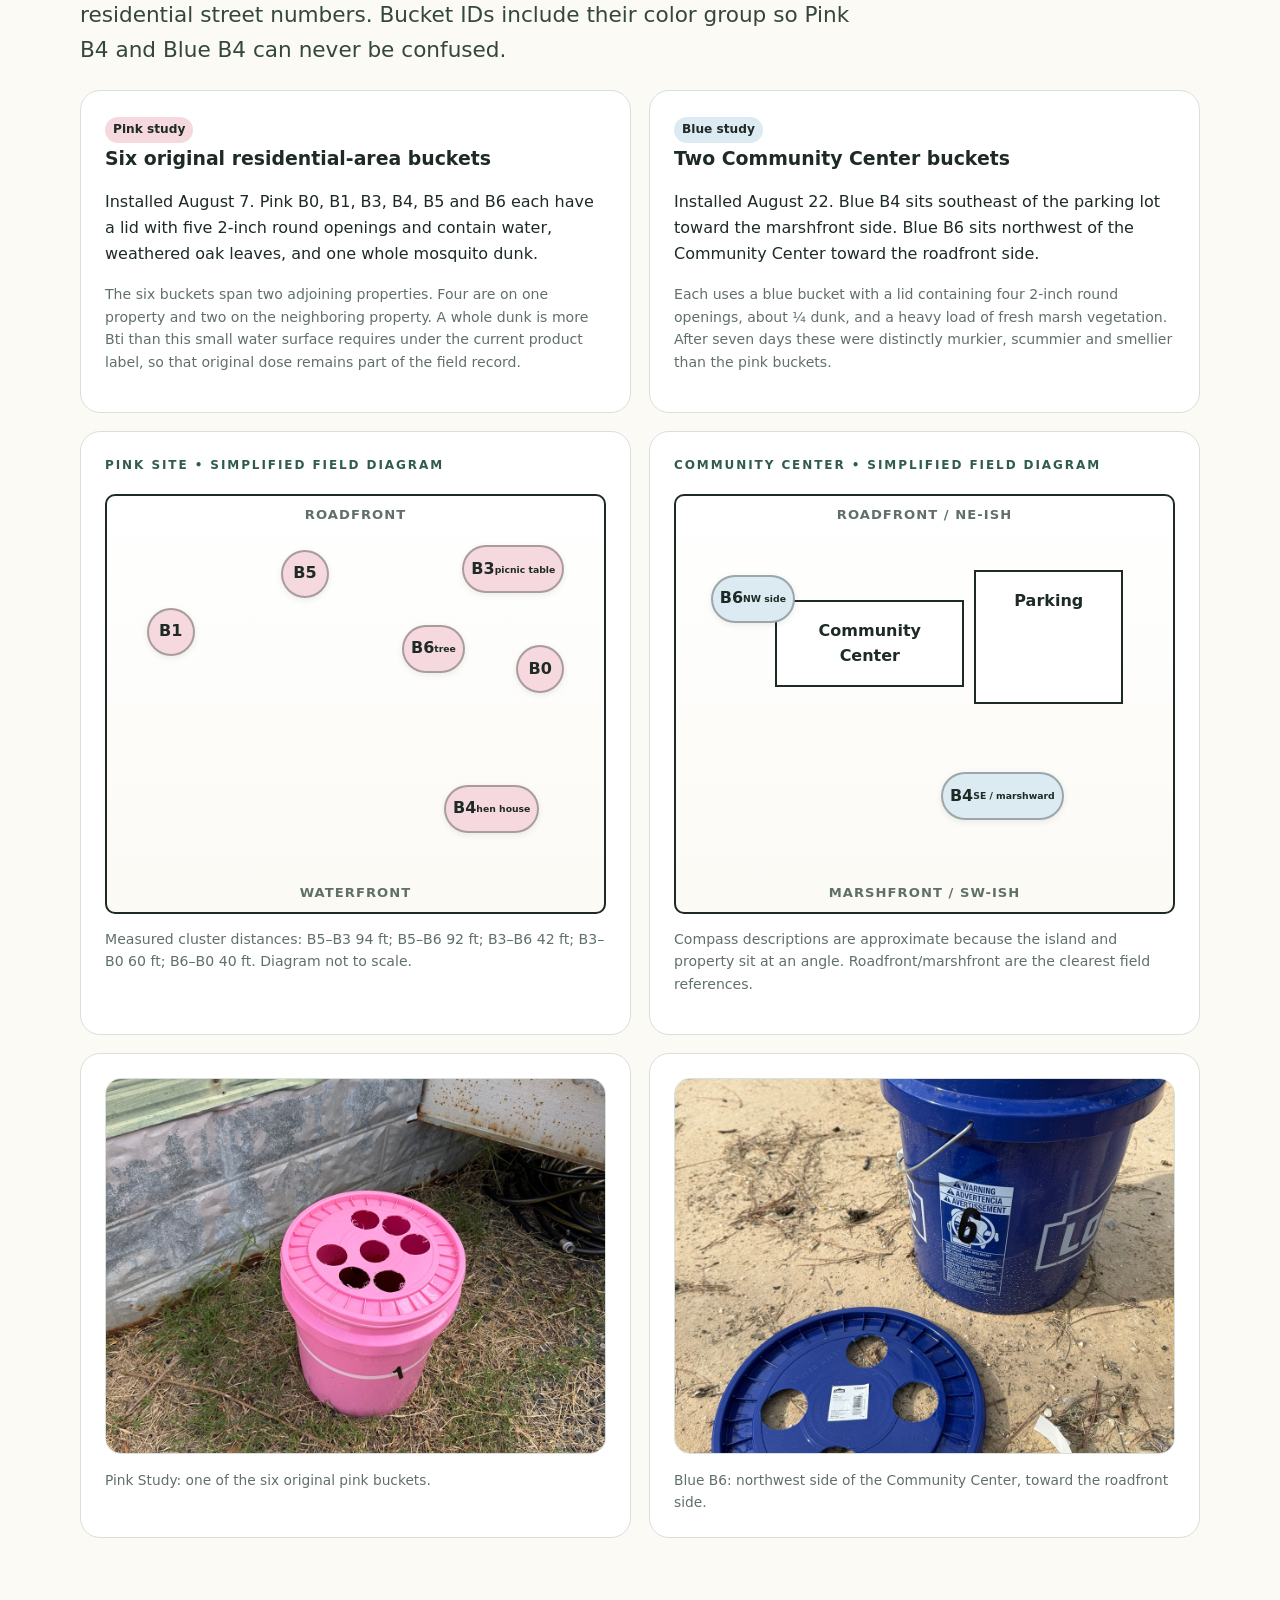
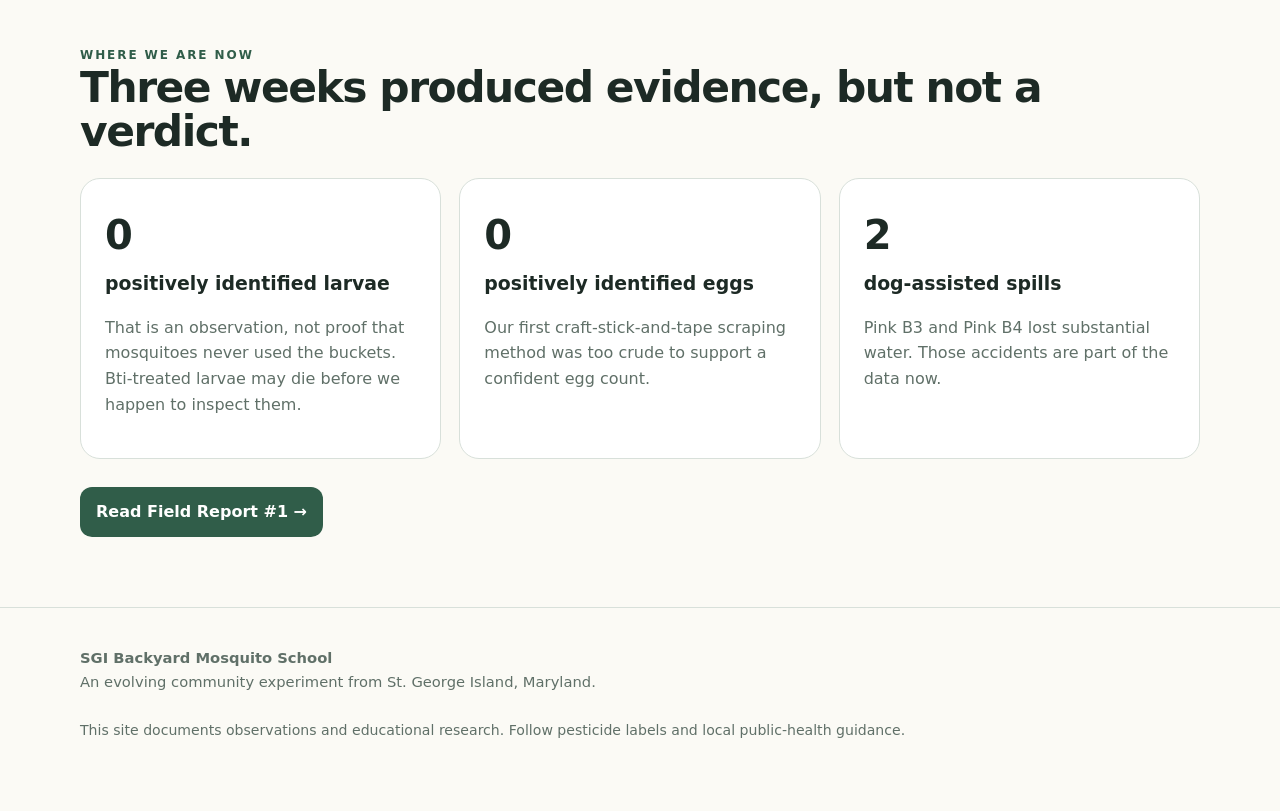
==== commit 22c923f6: "Add files via upload" ====
--- a/index.html
+++ b/index.html
@@ -13,6 +13,7 @@
     <nav>
       <a class="brand" href="index.html">SGI Backyard Mosquito School</a>
       <div class="navlinks">
+        <a href="#entrance-exam">Entrance Exam</a>
         <a href="#experiment">The Experiment</a>
         <a href="#sites">Study Sites</a>
         <a href="report-1.html">Field Report #1</a>
@@ -34,6 +35,88 @@
       <span class="pill">🔬 Weekly field observations</span>
     </div>
   </div>
+
+  <section id="entrance-exam" class="exam-section">
+    <div class="wrap">
+      <div class="kicker">No studying required</div>
+      <h2>The Mosquito School Entrance Exam</h2>
+      <p class="lead">Five easy questions. Everybody gets to hear the theme song. The only question is whether you arrive as a graduate or as someone who came to exactly the right school.</p>
+
+      <form id="mosquito-quiz" class="exam-card">
+        <fieldset data-answer="female">
+          <legend><span>1</span> Which mosquitoes bite people?</legend>
+          <label><input type="radio" name="q1" value="male"> Male mosquitoes</label>
+          <label><input type="radio" name="q1" value="female"> Female mosquitoes</label>
+          <label><input type="radio" name="q1" value="both"> Both males and females</label>
+        </fieldset>
+
+        <fieldset data-answer="water">
+          <legend><span>2</span> Where do mosquitoes begin their lives?</legend>
+          <label><input type="radio" name="q2" value="trees"> In trees</label>
+          <label><input type="radio" name="q2" value="water"> In or around water</label>
+          <label><input type="radio" name="q2" value="grass"> In tall grass</label>
+        </fieldset>
+
+        <fieldset data-answer="larvae">
+          <legend><span>3</span> What does Bti in a dunk bucket primarily target?</legend>
+          <label><input type="radio" name="q3" value="adults"> Adult mosquitoes flying around the yard</label>
+          <label><input type="radio" name="q3" value="larvae"> Feeding mosquito larvae in the water</label>
+          <label><input type="radio" name="q3" value="allbugs"> Every bug that visits the bucket</label>
+        </fieldset>
+
+        <fieldset data-answer="no">
+          <legend><span>4</span> If we don't see larvae in a Bti-treated bucket, does that prove mosquitoes never laid eggs there?</legend>
+          <label><input type="radio" name="q4" value="yes"> Yes</label>
+          <label><input type="radio" name="q4" value="no"> No</label>
+        </fieldset>
+
+        <fieldset data-answer="learn">
+          <legend><span>5</span> What's the goal of Backyard Mosquito School?</legend>
+          <label><input type="radio" name="q5" value="allbugs"> Get rid of every bug in the backyard</label>
+          <label><input type="radio" name="q5" value="spray"> Spray everything that moves</label>
+          <label><input type="radio" name="q5" value="learn"> Learn enough about mosquitoes to interrupt their life cycle while leaving the rest of the backyard alone</label>
+        </fieldset>
+
+        <p id="quiz-warning" class="quiz-warning" role="alert"></p>
+        <button class="button exam-submit" type="submit">Grade My Entrance Exam →</button>
+      </form>
+
+      <div id="exam-result" class="exam-result" hidden aria-live="polite">
+        <div class="result-copy">
+          <div id="result-kicker" class="kicker"></div>
+          <h2 id="result-title"></h2>
+          <p id="result-message" class="lead"></p>
+          <p id="result-score" class="score"></p>
+        </div>
+
+        <div class="song-card">
+          <img src="assets/mosquito-school-theme-cartoon.png" alt="Cartoon of the pink and blue Mosquito School study buckets">
+          <div class="song-copy">
+            <div class="kicker">Your reward either way</div>
+            <h3>Backyard Mosquito School</h3>
+            <p>The official theme song of our very unofficial backyard laboratory.</p>
+            <audio controls preload="metadata">
+              <source src="assets/backyard-mosquito-school.mp3" type="audio/mpeg">
+              Your browser does not support the audio player.
+            </audio>
+            <blockquote>“Every answer breeds more questions. That's just how mosquito science goes!”</blockquote>
+          </div>
+        </div>
+
+        <details class="answer-key">
+          <summary>See the answers &amp; learn why</summary>
+          <ol>
+            <li><strong>Female mosquitoes bite.</strong> Females of biting species take blood meals to support egg production; males feed on plant sugars.</li>
+            <li><strong>Mosquitoes begin life in or around water.</strong> Eggs, larvae and pupae are tied to aquatic habitats, though some species lay eggs just above the waterline.</li>
+            <li><strong>Bti targets feeding mosquito larvae.</strong> The larvae must ingest it. It is not an airborne adult-mosquito killer.</li>
+            <li><strong>No.</strong> Not seeing larvae does not prove eggs were never laid. In a Bti-treated bucket, susceptible larvae may die before we inspect them.</li>
+            <li><strong>Learn enough to interrupt the mosquito life cycle without fighting the whole backyard.</strong> Fewer breeders. Fewer bites. Let the good bugs fly.</li>
+          </ol>
+        </details>
+        <button id="retake-quiz" class="text-button" type="button">Retake the entrance exam</button>
+      </div>
+    </div>
+  </section>
 
   <section id="experiment">
     <div class="wrap">
@@ -138,5 +221,51 @@
     <span class="small">This site documents observations and educational research. Follow pesticide labels and local public-health guidance.</span>
   </div>
 </footer>
+
+<script>
+(function(){
+  const form=document.getElementById('mosquito-quiz');
+  const result=document.getElementById('exam-result');
+  const warning=document.getElementById('quiz-warning');
+  const title=document.getElementById('result-title');
+  const message=document.getElementById('result-message');
+  const scoreLine=document.getElementById('result-score');
+  const kicker=document.getElementById('result-kicker');
+  const retake=document.getElementById('retake-quiz');
+  if(!form) return;
+
+  form.addEventListener('submit', function(e){
+    e.preventDefault();
+    const fields=[...form.querySelectorAll('fieldset')];
+    const unanswered=fields.filter((f,i)=>!form.querySelector('input[name="q'+(i+1)+'"]:checked'));
+    if(unanswered.length){
+      warning.textContent='Answer all five questions first. Wild guesses are a respected Mosquito School tradition.';
+      unanswered[0].scrollIntoView({behavior:'smooth',block:'center'});
+      return;
+    }
+    warning.textContent='';
+    let score=0;
+    fields.forEach((f,i)=>{
+      const chosen=form.querySelector('input[name="q'+(i+1)+'"]:checked');
+      if(chosen && chosen.value===f.dataset.answer) score++;
+    });
+    kicker.textContent=score===5?'Perfect score • 5 out of 5':'Score • '+score+' out of 5';
+    title.textContent=score===5?'You passed the Mosquito School Entrance Exam!':'Good thing you’re here to learn!';
+    message.textContent=score===5?'You are officially cleared for the theme song.':'No one fails Mosquito School. Check the answers, sharpen your skeeter science, and enjoy the exact same reward.';
+    scoreLine.textContent=score===5?'Certified Backyard Scientist*':'Backyard Scientist in Training';
+    form.hidden=true;
+    result.hidden=false;
+    result.scrollIntoView({behavior:'smooth',block:'start'});
+  });
+
+  retake.addEventListener('click',function(){
+    form.reset();
+    result.hidden=true;
+    form.hidden=false;
+    warning.textContent='';
+    form.scrollIntoView({behavior:'smooth',block:'start'});
+  });
+})();
+</script>
 </body>
 </html>
--- a/styles.css
+++ b/styles.css
@@ -97,3 +97,30 @@
 .community{left:20%;top:25%;width:38%}.parking{right:10%;top:18%;width:30%;height:32%}
 .b6{left:7%;top:19%}.b4{right:22%;bottom:22%}
 @media(max-width:760px){.diagram{height:360px}}
+
+
+/* Mosquito School Entrance Exam + theme song */
+.exam-section{background:#f7f3e8;border-top:1px solid var(--line);border-bottom:1px solid var(--line)}
+.exam-card{max-width:900px;margin-top:26px}
+.exam-card fieldset{border:0;border-top:1px solid var(--line);padding:22px 0;margin:0}
+.exam-card fieldset:first-child{border-top:0;padding-top:0}
+.exam-card legend{font-size:1.08rem;font-weight:850;margin-bottom:12px;padding:0}
+.exam-card legend span{display:inline-flex;align-items:center;justify-content:center;width:30px;height:30px;border-radius:50%;background:var(--green);color:#fff;margin-right:8px}
+.exam-card label{display:block;background:#fff;border:1px solid var(--line);border-radius:10px;padding:11px 13px;margin:8px 0;cursor:pointer}
+.exam-card label:has(input:checked){border-color:var(--green);box-shadow:0 0 0 2px rgba(52,93,73,.12)}
+.exam-card input{margin-right:9px;accent-color:var(--green)}
+.exam-submit{border:0;cursor:pointer;font:inherit}
+.quiz-warning{color:#8b2f2f;font-weight:750;min-height:1.2em}
+.exam-result{padding-top:10px}
+.result-copy{max-width:820px}
+.score{display:inline-block;background:var(--green);color:#fff;border-radius:999px;padding:7px 12px;font-weight:850}
+.song-card{display:grid;grid-template-columns:minmax(240px, .8fr) minmax(280px,1.2fr);gap:26px;align-items:center;background:#fff;border:1px solid var(--line);border-radius:18px;padding:20px;margin-top:24px;overflow:hidden}
+.song-card img{width:100%;border-radius:12px;display:block}
+.song-card h3{font-size:1.7rem;margin:.2rem 0 .4rem}
+.song-card audio{width:100%;margin:10px 0}
+.song-card blockquote{margin:14px 0 0;padding:12px 16px;border-left:4px solid var(--green);background:#f7f3e8;font-weight:750}
+.answer-key{max-width:900px;margin:22px 0 8px;border-top:1px solid var(--line);border-bottom:1px solid var(--line);padding:15px 0}
+.answer-key summary{font-weight:850;cursor:pointer}
+.answer-key li{margin:10px 0}
+.text-button{background:none;border:0;padding:8px 0;color:var(--green);font:inherit;font-weight:800;text-decoration:underline;cursor:pointer}
+@media(max-width:760px){.song-card{grid-template-columns:1fr}.exam-card label{padding:13px}.exam-section .lead{font-size:1rem}}
